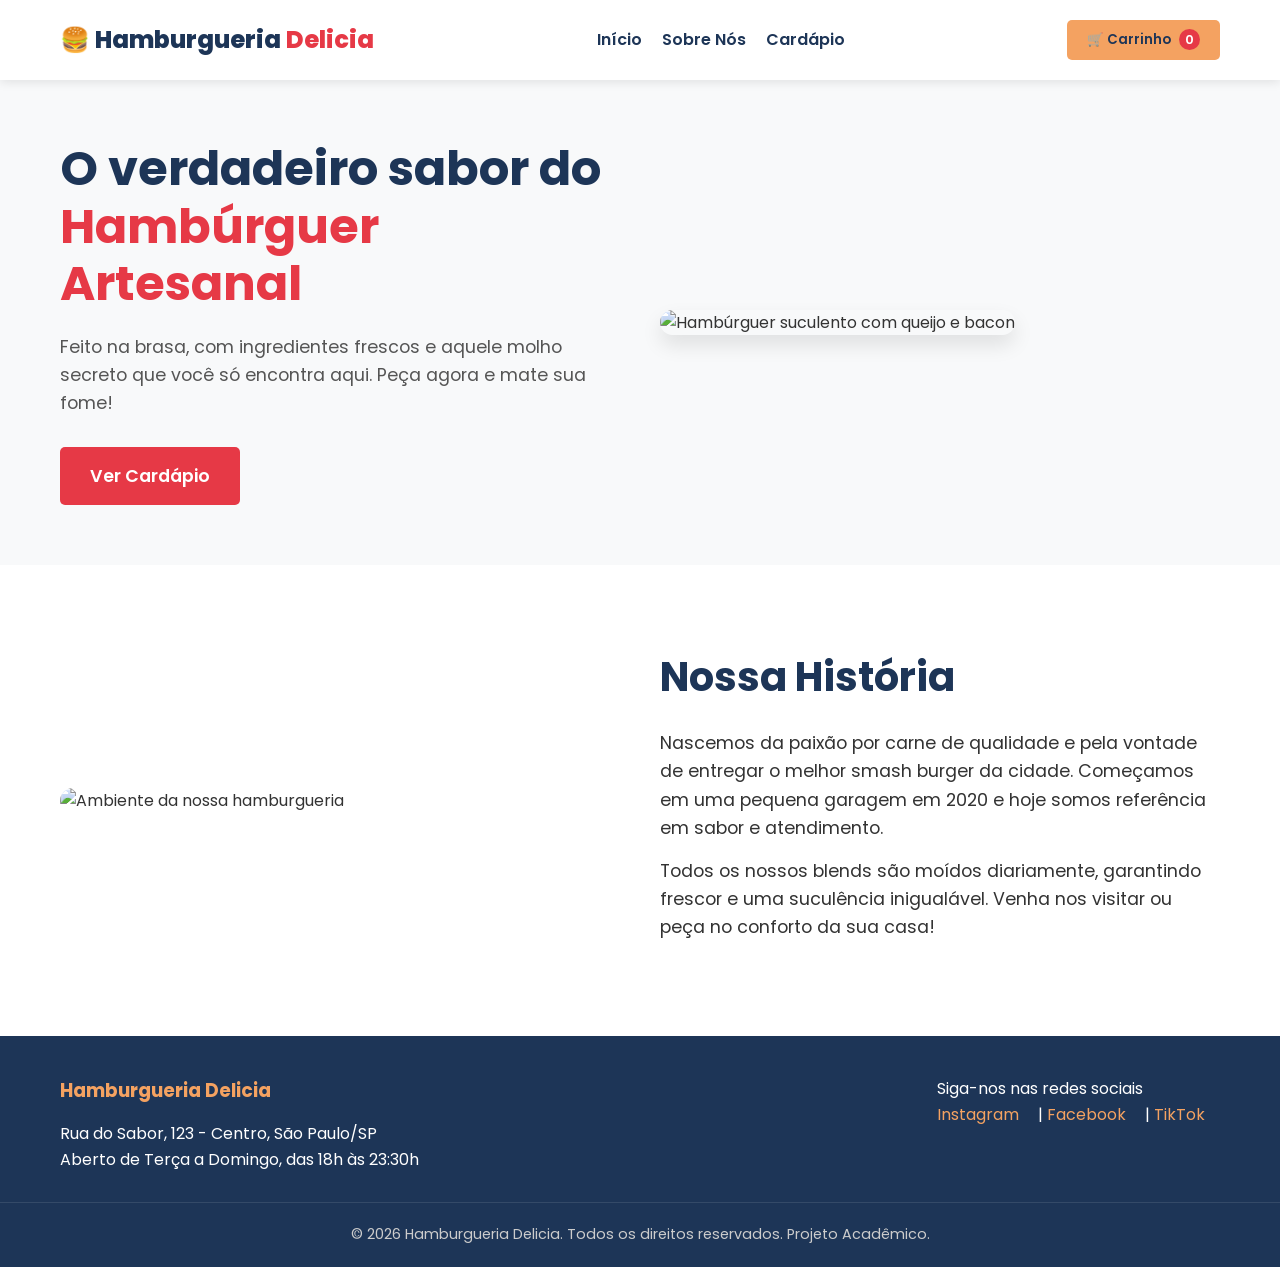
==== index.html @ a6614d75 "front" ====
<!DOCTYPE html>
<html lang="pt-BR">
<head>
    <meta charset="UTF-8">
    <meta name="viewport" content="width=device-width, initial-scale=1.0">
    <title>Hamburgueria Delicia | A Melhor Hamburgueria</title>
    <link rel="stylesheet" href="style.css">
    <link href="https://fonts.googleapis.com/css2?family=Poppins:wght@400;600;800&display=swap" rel="stylesheet">
</head>
<body>

    <header class="header">
        <div class="container header-content">
            <a href="#" class="logo">🍔 Hamburgueria<span> Delicia</span></a>
            
            <nav class="navbar">
                <ul class="nav-links">
                    <li><a href="#home">Início</a></li>
                    <li><a href="#sobre">Sobre Nós</a></li>
                    <li><a href="cardapio.html">Cardápio</a></li>
                </ul>
            </nav>
            
            <button class="btn-carrinho" aria-label="Abrir carrinho">
                🛒 Carrinho <span class="contador">0</span>
            </button>
        </div>
    </header>

    <main>
        <section id="home" class="hero">
            <div class="container hero-content">
                <div class="hero-text">
                    <h1>O verdadeiro sabor do <span>Hambúrguer Artesanal</span></h1>
                    <p>Feito na brasa, com ingredientes frescos e aquele molho secreto que você só encontra aqui. Peça agora e mate sua fome!</p>
                    <a href="cardapio.html" class="btn-primary">Ver Cardápio</a>
                </div>
                <div class="hero-image">
                    <img src="https://images.unsplash.com/photo-1568901346375-23c9450c58cd?q=80&w=800&auto=format&fit=crop" alt="Hambúrguer suculento com queijo e bacon">
                </div>
            </div>
        </section>

        <section id="sobre" class="sobre">
            <div class="container sobre-content">
                <div class="sobre-image">
                    <img src="https://images.unsplash.com/photo-1550547660-d9450f859349?q=80&w=800&auto=format&fit=crop" alt="Ambiente da nossa hamburgueria">
                </div>
                <div class="sobre-text">
                    <h2>Nossa História</h2>
                    <p>Nascemos da paixão por carne de qualidade e pela vontade de entregar o melhor smash burger da cidade. Começamos em uma pequena garagem em 2020 e hoje somos referência em sabor e atendimento.</p>
                    <p>Todos os nossos blends são moídos diariamente, garantindo frescor e uma suculência inigualável. Venha nos visitar ou peça no conforto da sua casa!</p>
                </div>
            </div>
        </section>
    </main>

    <footer class="footer">
        <div class="container footer-content">
            <div class="footer-info">
                <h3>Hamburgueria Delicia</h3>
                <p>Rua do Sabor, 123 - Centro, São Paulo/SP</p>
                <p>Aberto de Terça a Domingo, das 18h às 23:30h</p>
            </div>
            <div class="footer-social">
                <p>Siga-nos nas redes sociais</p>
                <a href="#">Instagram</a> | <a href="#">Facebook</a> | <a href="#">TikTok</a>
            </div>
        </div>
        <div class="footer-bottom">
            <p>&copy; 2026 Hamburgueria Delicia. Todos os direitos reservados. Projeto Acadêmico.</p>
        </div>
    </footer>

</body>
</html>
---- style.css ----
/* VARIÁVEIS DE COR E ESTILO */
:root {
    --primary-color: #e63946; /* Vermelho apetitoso */
    --secondary-color: #f4a261; /* Laranja/Amarelo */
    --dark-color: #1d3557;
    --text-color: #333333;
    --bg-light: #f8f9fa;
    --white: #ffffff;
    --font-main: 'Poppins', sans-serif;
}

/* RESET BÁSICO */
* {
    margin: 0;
    padding: 0;
    box-sizing: border-box;
    text-decoration: none;
    list-style: none;
}

html {
    scroll-behavior: smooth; /* Animação suave ao clicar nos links do menu */
}

body {
    font-family: var(--font-main);
    color: var(--text-color);
    background-color: var(--white);
    line-height: 1.6;
}

.container {
    max-width: 1200px;
    margin: 0 auto;
    padding: 0 20px;
}

/* --- HEADER / NAVBAR --- */
.header {
    background-color: var(--white);
    box-shadow: 0 2px 10px rgba(0, 0, 0, 0.1);
    position: sticky;
    top: 0;
    z-index: 1000; /* Garante que o menu fique por cima de tudo */
}

.header-content {
    display: flex;
    justify-content: space-between;
    align-items: center;
    height: 80px;
}

.logo {
    font-size: 1.5rem;
    font-weight: 800;
    color: var(--dark-color);
}

.logo span {
    color: var(--primary-color);
}

.nav-links {
    display: flex;
    gap: 20px;
}

.nav-links a {
    color: var(--dark-color);
    font-weight: 600;
    transition: color 0.3s;
}

.nav-links a:hover {
    color: var(--primary-color);
}

.btn-carrinho {
    background-color: var(--secondary-color);
    color: var(--dark-color);
    border: none;
    padding: 10px 20px;
    border-radius: 5px;
    font-weight: 600;
    cursor: pointer;
    font-family: var(--font-main);
    transition: background 0.3s;
}

.btn-carrinho:hover {
    background-color: #e09355;
}

.contador {
    background-color: var(--primary-color);
    color: var(--white);
    padding: 2px 6px;
    border-radius: 50%;
    font-size: 0.8rem;
    margin-left: 5px;
}

/* --- HERO SECTION --- */
.hero {
    background-color: var(--bg-light);
    padding: 60px 0;
}

.hero-content {
    display: flex;
    align-items: center;
    justify-content: space-between;
    gap: 40px;
}

.hero-text {
    flex: 1;
}

.hero-text h1 {
    font-size: 3rem;
    line-height: 1.2;
    color: var(--dark-color);
    margin-bottom: 20px;
}

.hero-text h1 span {
    color: var(--primary-color);
}

.hero-text p {
    font-size: 1.1rem;
    margin-bottom: 30px;
    color: #555;
}

.btn-primary {
    display: inline-block;
    background-color: var(--primary-color);
    color: var(--white);
    padding: 15px 30px;
    border-radius: 5px;
    font-size: 1.1rem;
    font-weight: 600;
    transition: background 0.3s, transform 0.2s;
}

.btn-primary:hover {
    background-color: #d62828;
    transform: translateY(-2px);
}

.hero-image {
    flex: 1;
}

.hero-image img {
    width: 100%;
    border-radius: 15px;
    box-shadow: 0 10px 20px rgba(0, 0, 0, 0.1);
}

/* --- SEÇÃO SOBRE --- */
.sobre {
    padding: 80px 0;
}

.sobre-content {
    display: grid;
    grid-template-columns: 1fr 1fr;
    gap: 40px;
    align-items: center;
}

.sobre-image img {
    width: 100%;
    border-radius: 15px;
}

.sobre-text h2 {
    font-size: 2.5rem;
    color: var(--dark-color);
    margin-bottom: 20px;
}

.sobre-text p {
    margin-bottom: 15px;
    font-size: 1.1rem;
}

/* --- FOOTER --- */
.footer {
    background-color: var(--dark-color);
    color: var(--white);
    padding: 40px 0 20px;
}

.footer-content {
    display: flex;
    justify-content: space-between;
    flex-wrap: wrap;
    gap: 20px;
    margin-bottom: 30px;
}

.footer-info h3 {
    color: var(--secondary-color);
    margin-bottom: 15px;
}

.footer-social a {
    color: var(--secondary-color);
    margin-right: 15px;
    transition: color 0.3s;
}

.footer-social a:hover {
    color: var(--primary-color);
}

.footer-bottom {
    text-align: center;
    border-top: 1px solid rgba(255, 255, 255, 0.1);
    padding-top: 20px;
    font-size: 0.9rem;
    color: #ccc;
}

/* --- CARDAPIO --- */
.cardapio {
    padding: 4rem 0;
    background-color: var(--bg-light);
}

.cardapio h1 {
    text-align: center;
    font-size: 3rem;
    color: var(--dark-color);
    margin-bottom: 0.5rem;
}

.cardapio > .container > p {
    text-align: center;
    font-size: 1.2rem;
    margin-bottom: 3rem;
}

.menu-items {
    display: grid;
    grid-template-columns: repeat(auto-fit, minmax(300px, 1fr));
    gap: 2rem;
}

.menu-item {
    background-color: var(--white);
    border-radius: 20px;
    overflow: hidden;
    box-shadow: 0 5px 15px rgba(0, 0, 0, 0.1);
    transition: transform 0.3s;
}

.menu-item:hover {
    transform: translateY(-5px);
}

.menu-item img {
    width: 100%;
    height: 200px;
    object-fit: cover;
}

.menu-item h3 {
    font-size: 1.5rem;
    color: var(--primary-color);
    margin: 1rem;
}

.menu-item p {
    margin: 0 1rem;
    color: #666;
}

.price {
    font-size: 1.3rem;
    font-weight: 800;
    color: var(--secondary-color);
    margin: 1rem;
}

.menu-item .btn-primary {
    margin: 1rem;
    display: block;
    text-align: center;
}

/* --- RESPONSIVIDADE (MOBILE) --- */
@media (max-width: 768px) {
    .header-content {
        flex-direction: column;
        height: auto;
        padding: 15px 0;
        gap: 15px;
    }

    .nav-links {
        /* O grupo 3 fará o menu hamburguer com JS, 
           por enquanto deixamos em linha com fonte menor */
        gap: 15px;
        font-size: 0.9rem;
    }

    .hero-content, .sobre-content {
        flex-direction: column-reverse; /* No mobile, o texto fica em cima da imagem */
        text-align: center;
    }
    
    .sobre-content {
        grid-template-columns: 1fr;
    }

    .hero-text h1 {
        font-size: 2.2rem;
    }

    .footer-content {
        flex-direction: column;
        text-align: center;
    }
    
    .menu-items {
        grid-template-columns: 1fr;
    }
}
@media (max-width: 768px) {
    .hero-content,
    .sobre-content {
        flex-direction: column;
        text-align: center;
    }
    
    .hero-text h1 {
        font-size: 2rem;
    }
    
    .header-content {
        flex-direction: column;
        gap: 1rem;
    }
    
    .navbar ul {
        flex-direction: column;
        gap: 1rem;
    }
    
    .footer-content {
        flex-direction: column;
        gap: 1rem;
    }
}
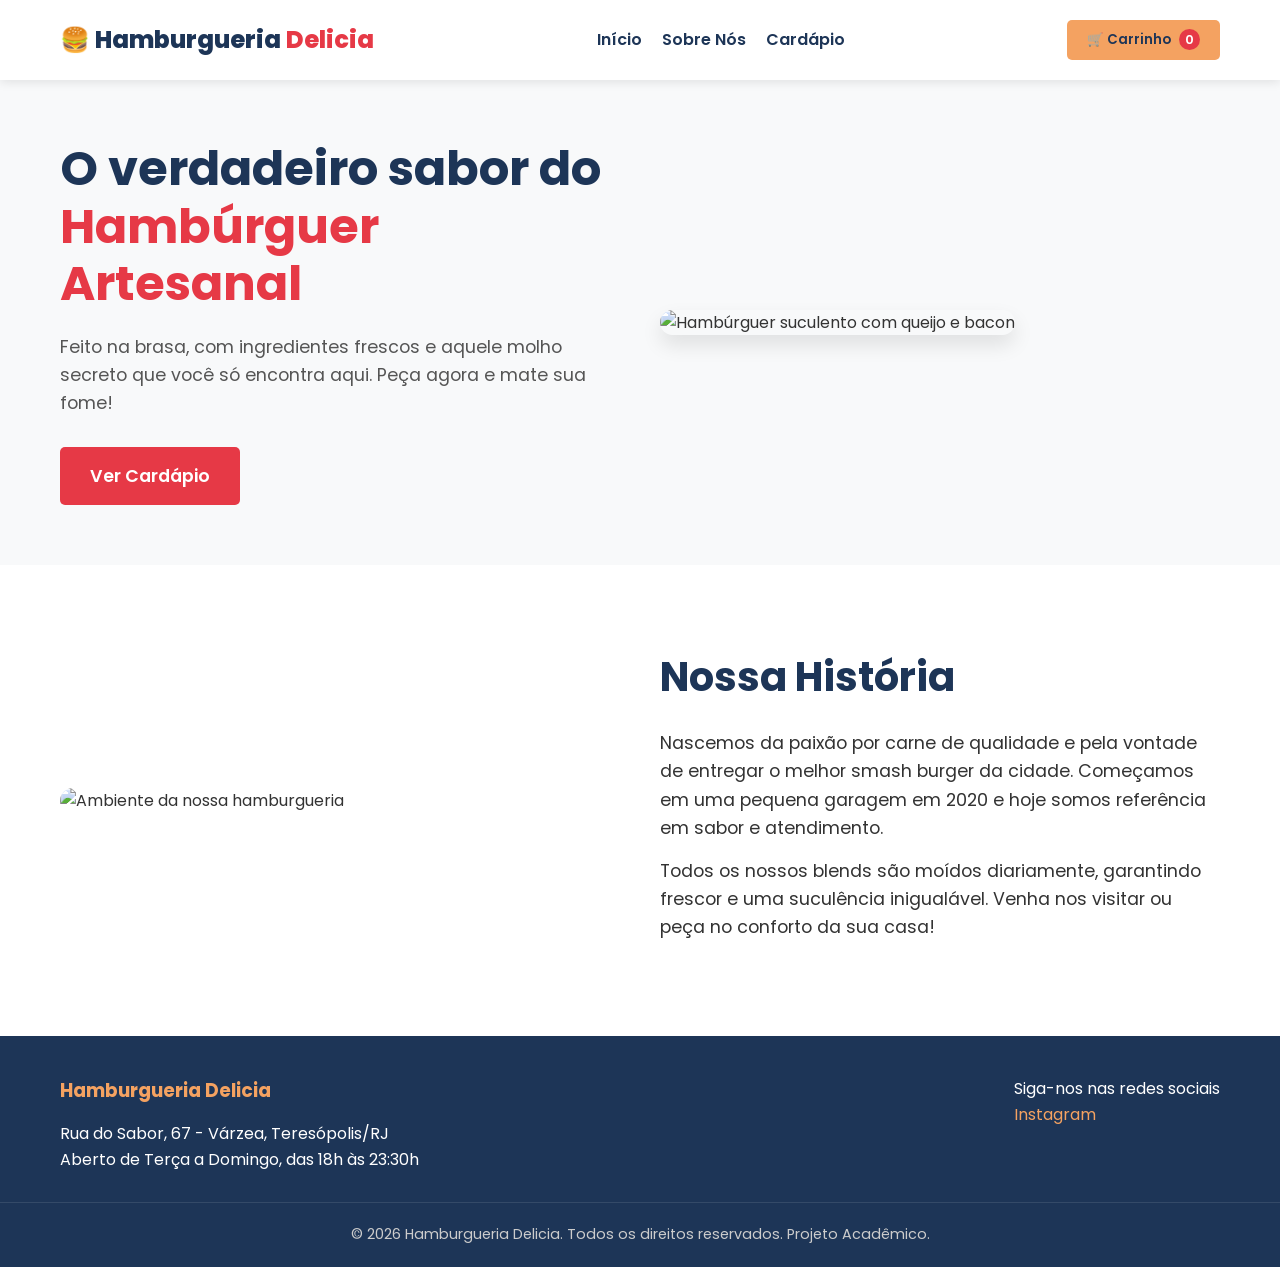
==== commit e89ffdf4: "Correção do carrinho e formulário de endereço" ====
--- a/index.html
+++ b/index.html
@@ -1,76 +1,94 @@
-<!DOCTYPE html>
-<html lang="pt-BR">
-<head>
-    <meta charset="UTF-8">
-    <meta name="viewport" content="width=device-width, initial-scale=1.0">
-    <title>Hamburgueria Delicia | A Melhor Hamburgueria</title>
-    <link rel="stylesheet" href="style.css">
-    <link href="https://fonts.googleapis.com/css2?family=Poppins:wght@400;600;800&display=swap" rel="stylesheet">
-</head>
-<body>
-
-    <header class="header">
-        <div class="container header-content">
-            <a href="#" class="logo">🍔 Hamburgueria<span> Delicia</span></a>
-            
-            <nav class="navbar">
-                <ul class="nav-links">
-                    <li><a href="#home">Início</a></li>
-                    <li><a href="#sobre">Sobre Nós</a></li>
-                    <li><a href="cardapio.html">Cardápio</a></li>
-                </ul>
-            </nav>
-            
-            <button class="btn-carrinho" aria-label="Abrir carrinho">
-                🛒 Carrinho <span class="contador">0</span>
-            </button>
-        </div>
-    </header>
-
-    <main>
-        <section id="home" class="hero">
-            <div class="container hero-content">
-                <div class="hero-text">
-                    <h1>O verdadeiro sabor do <span>Hambúrguer Artesanal</span></h1>
-                    <p>Feito na brasa, com ingredientes frescos e aquele molho secreto que você só encontra aqui. Peça agora e mate sua fome!</p>
-                    <a href="cardapio.html" class="btn-primary">Ver Cardápio</a>
-                </div>
-                <div class="hero-image">
-                    <img src="https://images.unsplash.com/photo-1568901346375-23c9450c58cd?q=80&w=800&auto=format&fit=crop" alt="Hambúrguer suculento com queijo e bacon">
-                </div>
-            </div>
-        </section>
-
-        <section id="sobre" class="sobre">
-            <div class="container sobre-content">
-                <div class="sobre-image">
-                    <img src="https://images.unsplash.com/photo-1550547660-d9450f859349?q=80&w=800&auto=format&fit=crop" alt="Ambiente da nossa hamburgueria">
-                </div>
-                <div class="sobre-text">
-                    <h2>Nossa História</h2>
-                    <p>Nascemos da paixão por carne de qualidade e pela vontade de entregar o melhor smash burger da cidade. Começamos em uma pequena garagem em 2020 e hoje somos referência em sabor e atendimento.</p>
-                    <p>Todos os nossos blends são moídos diariamente, garantindo frescor e uma suculência inigualável. Venha nos visitar ou peça no conforto da sua casa!</p>
-                </div>
-            </div>
-        </section>
-    </main>
-
-    <footer class="footer">
-        <div class="container footer-content">
-            <div class="footer-info">
-                <h3>Hamburgueria Delicia</h3>
-                <p>Rua do Sabor, 123 - Centro, São Paulo/SP</p>
-                <p>Aberto de Terça a Domingo, das 18h às 23:30h</p>
-            </div>
-            <div class="footer-social">
-                <p>Siga-nos nas redes sociais</p>
-                <a href="#">Instagram</a> | <a href="#">Facebook</a> | <a href="#">TikTok</a>
-            </div>
-        </div>
-        <div class="footer-bottom">
-            <p>&copy; 2026 Hamburgueria Delicia. Todos os direitos reservados. Projeto Acadêmico.</p>
-        </div>
-    </footer>
-
-</body>
+<!DOCTYPE html>
+<html lang="pt-BR">
+<head>
+    <meta charset="UTF-8">
+    <meta name="viewport" content="width=device-width, initial-scale=1.0">
+    <title>Hamburgueria Delicia | A Melhor Hamburgueria</title>
+    <link rel="stylesheet" href="style.css">
+    <link href="https://fonts.googleapis.com/css2?family=Poppins:wght@400;600;800&display=swap" rel="stylesheet">
+</head>
+<body>
+
+    <header class="header">
+        <div class="container header-content">
+            <a href="#" class="logo">🍔 Hamburgueria<span> Delicia</span></a>
+            <button class="menu-mobile-btn" aria-label="Abrir menu" aria-expanded="false">☰</button>
+            <nav class="navbar">
+                <ul class="nav-links">
+                    <li><a href="#home">Início</a></li>
+                    <li><a href="#sobre">Sobre Nós</a></li>
+                    <li><a href="cardapio.html">Cardápio</a></li>
+                </ul>
+            </nav>
+            
+            <button class="btn-carrinho" aria-label="Abrir carrinho">
+                🛒 Carrinho <span id="cart-count" aria-live="polite">0</span>
+            </button>
+        </div>
+    </header>
+
+    <main>
+        <section id="home" class="hero">
+            <div class="container hero-content">
+                <div class="hero-text">
+                    <h1>O verdadeiro sabor do <span>Hambúrguer Artesanal</span></h1>
+                    <p>Feito na brasa, com ingredientes frescos e aquele molho secreto que você só encontra aqui. Peça agora e mate sua fome!</p>
+                    <a href="cardapio.html" class="btn-primary">Ver Cardápio</a>
+                </div>
+                <div class="hero-image">
+                    <img src="https://images.unsplash.com/photo-1568901346375-23c9450c58cd?q=80&w=800&auto=format&fit=crop" alt="Hambúrguer suculento com queijo e bacon">
+                </div>
+            </div>
+        </section>
+
+        <section id="sobre" class="sobre">
+            <div class="container sobre-content">
+                <div class="sobre-image">
+                    <img src="https://images.unsplash.com/photo-1550547660-d9450f859349?q=80&w=800&auto=format&fit=crop" alt="Ambiente da nossa hamburgueria">
+                </div>
+                <div class="sobre-text">
+                    <h2>Nossa História</h2>
+                    <p>Nascemos da paixão por carne de qualidade e pela vontade de entregar o melhor smash burger da cidade. Começamos em uma pequena garagem em 2020 e hoje somos referência em sabor e atendimento.</p>
+                    <p>Todos os nossos blends são moídos diariamente, garantindo frescor e uma suculência inigualável. Venha nos visitar ou peça no conforto da sua casa!</p>
+                </div>
+            </div>
+        </section>
+    </main>
+
+    <footer class="footer">
+        <div class="container footer-content">
+            <div class="footer-info">
+                <h3>Hamburgueria Delicia</h3>
+                <p>Rua do Sabor, 67 - Várzea, Teresópolis/RJ</p>
+                <p>Aberto de Terça a Domingo, das 18h às 23:30h</p>
+            </div>
+            <div class="footer-social">
+                <p>Siga-nos nas redes sociais</p>
+                <a href="#">Instagram</a>
+            </div>
+        </div>
+        <div class="footer-bottom">
+            <p>&copy; 2026 Hamburgueria Delicia. Todos os direitos reservados. Projeto Acadêmico.</p>
+        </div>
+    </footer>
+
+    <script>
+        const btnMobile = document.querySelector('.menu-mobile-btn');
+        const navLinks = document.querySelector('.nav-links');
+
+        btnMobile.addEventListener('click', () => {
+            const isOpen = navLinks.classList.toggle('active');
+            btnMobile.setAttribute('aria-expanded', isOpen);
+        });
+
+        navLinks.querySelectorAll('a').forEach(link => {
+            link.addEventListener('click', () => {
+                if (navLinks.classList.contains('active')) {
+                    navLinks.classList.remove('active');
+                    btnMobile.setAttribute('aria-expanded', 'false');
+                }
+            });
+        });
+    </script>
+</body>
 </html>
--- a/style.css
+++ b/style.css
@@ -1,360 +1,603 @@
-/* VARIÁVEIS DE COR E ESTILO */
-:root {
-    --primary-color: #e63946; /* Vermelho apetitoso */
-    --secondary-color: #f4a261; /* Laranja/Amarelo */
-    --dark-color: #1d3557;
-    --text-color: #333333;
-    --bg-light: #f8f9fa;
-    --white: #ffffff;
-    --font-main: 'Poppins', sans-serif;
-}
-
-/* RESET BÁSICO */
-* {
-    margin: 0;
-    padding: 0;
-    box-sizing: border-box;
-    text-decoration: none;
-    list-style: none;
-}
-
-html {
-    scroll-behavior: smooth; /* Animação suave ao clicar nos links do menu */
-}
-
-body {
-    font-family: var(--font-main);
-    color: var(--text-color);
-    background-color: var(--white);
-    line-height: 1.6;
-}
-
-.container {
-    max-width: 1200px;
-    margin: 0 auto;
-    padding: 0 20px;
-}
-
-/* --- HEADER / NAVBAR --- */
-.header {
-    background-color: var(--white);
-    box-shadow: 0 2px 10px rgba(0, 0, 0, 0.1);
-    position: sticky;
-    top: 0;
-    z-index: 1000; /* Garante que o menu fique por cima de tudo */
-}
-
-.header-content {
-    display: flex;
-    justify-content: space-between;
-    align-items: center;
-    height: 80px;
-}
-
-.logo {
-    font-size: 1.5rem;
-    font-weight: 800;
-    color: var(--dark-color);
-}
-
-.logo span {
-    color: var(--primary-color);
-}
-
-.nav-links {
-    display: flex;
-    gap: 20px;
-}
-
-.nav-links a {
-    color: var(--dark-color);
-    font-weight: 600;
-    transition: color 0.3s;
-}
-
-.nav-links a:hover {
-    color: var(--primary-color);
-}
-
-.btn-carrinho {
-    background-color: var(--secondary-color);
-    color: var(--dark-color);
-    border: none;
-    padding: 10px 20px;
-    border-radius: 5px;
-    font-weight: 600;
-    cursor: pointer;
-    font-family: var(--font-main);
-    transition: background 0.3s;
-}
-
-.btn-carrinho:hover {
-    background-color: #e09355;
-}
-
-.contador {
-    background-color: var(--primary-color);
-    color: var(--white);
-    padding: 2px 6px;
-    border-radius: 50%;
-    font-size: 0.8rem;
-    margin-left: 5px;
-}
-
-/* --- HERO SECTION --- */
-.hero {
-    background-color: var(--bg-light);
-    padding: 60px 0;
-}
-
-.hero-content {
-    display: flex;
-    align-items: center;
-    justify-content: space-between;
-    gap: 40px;
-}
-
-.hero-text {
-    flex: 1;
-}
-
-.hero-text h1 {
-    font-size: 3rem;
-    line-height: 1.2;
-    color: var(--dark-color);
-    margin-bottom: 20px;
-}
-
-.hero-text h1 span {
-    color: var(--primary-color);
-}
-
-.hero-text p {
-    font-size: 1.1rem;
-    margin-bottom: 30px;
-    color: #555;
-}
-
-.btn-primary {
-    display: inline-block;
-    background-color: var(--primary-color);
-    color: var(--white);
-    padding: 15px 30px;
-    border-radius: 5px;
-    font-size: 1.1rem;
-    font-weight: 600;
-    transition: background 0.3s, transform 0.2s;
-}
-
-.btn-primary:hover {
-    background-color: #d62828;
-    transform: translateY(-2px);
-}
-
-.hero-image {
-    flex: 1;
-}
-
-.hero-image img {
-    width: 100%;
-    border-radius: 15px;
-    box-shadow: 0 10px 20px rgba(0, 0, 0, 0.1);
-}
-
-/* --- SEÇÃO SOBRE --- */
-.sobre {
-    padding: 80px 0;
-}
-
-.sobre-content {
-    display: grid;
-    grid-template-columns: 1fr 1fr;
-    gap: 40px;
-    align-items: center;
-}
-
-.sobre-image img {
-    width: 100%;
-    border-radius: 15px;
-}
-
-.sobre-text h2 {
-    font-size: 2.5rem;
-    color: var(--dark-color);
-    margin-bottom: 20px;
-}
-
-.sobre-text p {
-    margin-bottom: 15px;
-    font-size: 1.1rem;
-}
-
-/* --- FOOTER --- */
-.footer {
-    background-color: var(--dark-color);
-    color: var(--white);
-    padding: 40px 0 20px;
-}
-
-.footer-content {
-    display: flex;
-    justify-content: space-between;
-    flex-wrap: wrap;
-    gap: 20px;
-    margin-bottom: 30px;
-}
-
-.footer-info h3 {
-    color: var(--secondary-color);
-    margin-bottom: 15px;
-}
-
-.footer-social a {
-    color: var(--secondary-color);
-    margin-right: 15px;
-    transition: color 0.3s;
-}
-
-.footer-social a:hover {
-    color: var(--primary-color);
-}
-
-.footer-bottom {
-    text-align: center;
-    border-top: 1px solid rgba(255, 255, 255, 0.1);
-    padding-top: 20px;
-    font-size: 0.9rem;
-    color: #ccc;
-}
-
-/* --- CARDAPIO --- */
-.cardapio {
-    padding: 4rem 0;
-    background-color: var(--bg-light);
-}
-
-.cardapio h1 {
-    text-align: center;
-    font-size: 3rem;
-    color: var(--dark-color);
-    margin-bottom: 0.5rem;
-}
-
-.cardapio > .container > p {
-    text-align: center;
-    font-size: 1.2rem;
-    margin-bottom: 3rem;
-}
-
-.menu-items {
-    display: grid;
-    grid-template-columns: repeat(auto-fit, minmax(300px, 1fr));
-    gap: 2rem;
-}
-
-.menu-item {
-    background-color: var(--white);
-    border-radius: 20px;
-    overflow: hidden;
-    box-shadow: 0 5px 15px rgba(0, 0, 0, 0.1);
-    transition: transform 0.3s;
-}
-
-.menu-item:hover {
-    transform: translateY(-5px);
-}
-
-.menu-item img {
-    width: 100%;
-    height: 200px;
-    object-fit: cover;
-}
-
-.menu-item h3 {
-    font-size: 1.5rem;
-    color: var(--primary-color);
-    margin: 1rem;
-}
-
-.menu-item p {
-    margin: 0 1rem;
-    color: #666;
-}
-
-.price {
-    font-size: 1.3rem;
-    font-weight: 800;
-    color: var(--secondary-color);
-    margin: 1rem;
-}
-
-.menu-item .btn-primary {
-    margin: 1rem;
-    display: block;
-    text-align: center;
-}
-
-/* --- RESPONSIVIDADE (MOBILE) --- */
-@media (max-width: 768px) {
-    .header-content {
-        flex-direction: column;
-        height: auto;
-        padding: 15px 0;
-        gap: 15px;
-    }
-
-    .nav-links {
-        /* O grupo 3 fará o menu hamburguer com JS, 
-           por enquanto deixamos em linha com fonte menor */
-        gap: 15px;
-        font-size: 0.9rem;
-    }
-
-    .hero-content, .sobre-content {
-        flex-direction: column-reverse; /* No mobile, o texto fica em cima da imagem */
-        text-align: center;
-    }
-    
-    .sobre-content {
-        grid-template-columns: 1fr;
-    }
-
-    .hero-text h1 {
-        font-size: 2.2rem;
-    }
-
-    .footer-content {
-        flex-direction: column;
-        text-align: center;
-    }
-    
-    .menu-items {
-        grid-template-columns: 1fr;
-    }
-}
-@media (max-width: 768px) {
-    .hero-content,
-    .sobre-content {
-        flex-direction: column;
-        text-align: center;
-    }
-    
-    .hero-text h1 {
-        font-size: 2rem;
-    }
-    
-    .header-content {
-        flex-direction: column;
-        gap: 1rem;
-    }
-    
-    .navbar ul {
-        flex-direction: column;
-        gap: 1rem;
-    }
-    
-    .footer-content {
-        flex-direction: column;
-        gap: 1rem;
-    }
+/* VARIÁVEIS DE COR E ESTILO */
+:root {
+    --primary-color: #e63946; /* Vermelho apetitoso */
+    --secondary-color: #f4a261; /* Laranja/Amarelo */
+    --dark-color: #1d3557;
+    --text-color: #333333;
+    --bg-light: #f8f9fa;
+    --white: #ffffff;
+    --font-main: 'Poppins', sans-serif;
+}
+
+/* RESET BÁSICO */
+* {
+    margin: 0;
+    padding: 0;
+    box-sizing: border-box;
+    text-decoration: none;
+    list-style: none;
+}
+
+html {
+    scroll-behavior: smooth; /* Animação suave ao clicar nos links do menu */
+}
+
+body {
+    font-family: var(--font-main);
+    color: var(--text-color);
+    background-color: var(--white);
+    line-height: 1.6;
+}
+
+.container {
+    max-width: 1200px;
+    margin: 0 auto;
+    padding: 0 20px;
+}
+
+/* --- HEADER / NAVBAR --- */
+.header {
+    background-color: var(--white);
+    box-shadow: 0 2px 10px rgba(0, 0, 0, 0.1);
+    position: sticky;
+    top: 0;
+    z-index: 1000; /* Garante que o menu fique por cima de tudo */
+}
+
+.header-content {
+    display: flex;
+    justify-content: space-between;
+    align-items: center;
+    height: 80px;
+}
+
+.logo {
+    font-size: 1.5rem;
+    font-weight: 800;
+    color: var(--dark-color);
+}
+
+.logo span {
+    color: var(--primary-color);
+}
+
+.nav-links {
+    display: flex;
+    gap: 20px;
+}
+
+.nav-links a {
+    color: var(--dark-color);
+    font-weight: 600;
+    transition: color 0.3s;
+}
+
+.nav-links a:hover {
+    color: var(--primary-color);
+}
+
+.btn-carrinho {
+    background-color: var(--secondary-color);
+    color: var(--dark-color);
+    border: none;
+    padding: 10px 20px;
+    border-radius: 5px;
+    font-weight: 600;
+    cursor: pointer;
+    font-family: var(--font-main);
+    transition: background 0.3s;
+}
+
+.btn-carrinho:hover {
+    background-color: #e09355;
+}
+
+#cart-count {
+    background-color: var(--primary-color);
+    color: var(--white);
+    padding: 2px 6px;
+    border-radius: 50%;
+    font-size: 0.8rem;
+    margin-left: 5px;
+}
+
+/* --- HERO SECTION --- */
+.hero {
+    background-color: var(--bg-light);
+    padding: 60px 0;
+}
+
+.hero-content {
+    display: flex;
+    align-items: center;
+    justify-content: space-between;
+    gap: 40px;
+}
+
+.hero-text {
+    flex: 1;
+}
+
+.hero-text h1 {
+    font-size: 3rem;
+    line-height: 1.2;
+    color: var(--dark-color);
+    margin-bottom: 20px;
+}
+
+.hero-text h1 span {
+    color: var(--primary-color);
+}
+
+.hero-text p {
+    font-size: 1.1rem;
+    margin-bottom: 30px;
+    color: #555;
+}
+
+.btn-primary {
+    display: inline-block;
+    background-color: var(--primary-color);
+    color: var(--white);
+    padding: 15px 30px;
+    border-radius: 5px;
+    font-size: 1.1rem;
+    font-weight: 600;
+    transition: background 0.3s, transform 0.2s;
+}
+
+.btn-primary:hover {
+    background-color: #d62828;
+    transform: translateY(-2px);
+}
+
+.hero-image {
+    flex: 1;
+}
+
+.hero-image img {
+    width: 100%;
+    border-radius: 15px;
+    box-shadow: 0 10px 20px rgba(0, 0, 0, 0.1);
+}
+
+/* --- SEÇÃO SOBRE --- */
+.sobre {
+    padding: 80px 0;
+}
+
+.sobre-content {
+    display: grid;
+    grid-template-columns: 1fr 1fr;
+    gap: 40px;
+    align-items: center;
+}
+
+.sobre-image img {
+    width: 100%;
+    border-radius: 15px;
+}
+
+.sobre-text h2 {
+    font-size: 2.5rem;
+    color: var(--dark-color);
+    margin-bottom: 20px;
+}
+
+.sobre-text p {
+    margin-bottom: 15px;
+    font-size: 1.1rem;
+}
+
+/* --- FOOTER --- */
+.footer {
+    background-color: var(--dark-color);
+    color: var(--white);
+    padding: 40px 0 20px;
+}
+
+.footer-content {
+    display: flex;
+    justify-content: space-between;
+    flex-wrap: wrap;
+    gap: 20px;
+    margin-bottom: 30px;
+}
+
+.footer-info h3 {
+    color: var(--secondary-color);
+    margin-bottom: 15px;
+}
+
+.footer-social a {
+    color: var(--secondary-color);
+    margin-right: 15px;
+    transition: color 0.3s;
+}
+
+.footer-social a:hover {
+    color: var(--primary-color);
+}
+
+.footer-bottom {
+    text-align: center;
+    border-top: 1px solid rgba(255, 255, 255, 0.1);
+    padding-top: 20px;
+    font-size: 0.9rem;
+    color: #ccc;
+}
+
+/* --- CARDAPIO --- */
+.cardapio {
+    padding: 4rem 0;
+    background-color: var(--bg-light);
+}
+
+.cardapio h1 {
+    text-align: center;
+    font-size: 3rem;
+    color: var(--dark-color);
+    margin-bottom: 0.5rem;
+}
+
+.cardapio > .container > p {
+    text-align: center;
+    font-size: 1.2rem;
+    margin-bottom: 3rem;
+}
+
+.menu-items {
+    display: grid;
+    grid-template-columns: repeat(auto-fit, minmax(300px, 1fr));
+    gap: 2rem;
+}
+
+.menu-item {
+    background-color: var(--white);
+    border-radius: 20px;
+    overflow: hidden;
+    box-shadow: 0 5px 15px rgba(0, 0, 0, 0.1);
+    transition: transform 0.3s;
+    
+    display: flex;
+    flex-direction: column;
+    height: 100%;
+}
+
+.menu-item:hover {
+    transform: translateY(-5px);
+}
+
+.menu-item img {
+    width: 100%;
+    height: 200px;
+    object-fit: cover;
+}
+
+.menu-item h3 {
+    font-size: 1.5rem;
+    color: var(--primary-color);
+    margin: 1rem;
+}
+
+.menu-item p {
+    margin: 0 1rem;
+    color: #666;
+}
+
+.price {
+    font-size: 1.3rem;
+    font-weight: 800;
+    color: var(--secondary-color);
+    margin: 1rem;
+}
+
+.menu-item .btn-primary {
+    margin: 1rem; /* Mantém a margem que você já tem */
+    margin-top: auto; /* ESTA LINHA É A CHAVE: ela empurra o botão para o fundo do card */
+    display: block;
+    text-align: center;
+}
+
+/* --- RESPONSIVIDADE (MOBILE) --- */
+@media (max-width: 768px) {
+    .header-content {
+        flex-direction: column;
+        height: auto;
+        padding: 15px 0;
+        gap: 15px;
+    }
+
+    .nav-links {
+        /* O grupo 3 fará o menu hamburguer com JS, 
+           por enquanto deixamos em linha com fonte menor */
+        gap: 15px;
+        font-size: 0.9rem;
+    }
+
+    .hero-content, .sobre-content {
+        flex-direction: column-reverse; /* No mobile, o texto fica em cima da imagem */
+        text-align: center;
+    }
+    
+    .sobre-content {
+        grid-template-columns: 1fr;
+    }
+
+    .hero-text h1 {
+        font-size: 2.2rem;
+    }
+
+    .footer-content {
+        flex-direction: column;
+        text-align: center;
+    }
+    
+    .menu-items {
+        grid-template-columns: 1fr;
+    }
+}
+@media (max-width: 768px) {
+    .hero-content,
+    .sobre-content {
+        flex-direction: column;
+        text-align: center;
+    }
+    
+    .hero-text h1 {
+        font-size: 2rem;
+    }
+    
+    .header-content {
+        flex-direction: column;
+        gap: 1rem;
+    }
+    
+    .navbar ul {
+        flex-direction: column;
+        gap: 1rem;
+    }
+    
+    .footer-content {
+        flex-direction: column;
+        gap: 1rem;
+    }
+}
+
+/* Esconde o modal por padrão para não aparecer no fim da página */
+.modal {
+    display: none; 
+    position: fixed;
+    z-index: 2000;
+    left: 0;
+    top: 0;
+    width: 100%;
+    height: 100%;
+    background-color: rgba(0, 0, 0, 0.6);
+    overflow-y: auto; /* Permite rolar a tela se o modal for muito grande */
+}
+
+.modal-content {
+    background-color: #fff;
+    padding: 20px;
+    border-radius: 15px;
+    width: 90%;
+    max-width: 500px;
+    
+    /* SOLUÇÃO PARA O CONTEÚDO FORA: */
+    max-height: 85vh; /* Define que o modal não pode ser maior que 85% da tela */
+    overflow-y: auto; /* Adiciona uma barra de rolagem interna se precisar */
+    display: flex;
+    flex-direction: column;
+    position: relative;
+}
+
+/* Apenas a lista de itens cresce e rola */
+.itens-carrinho {
+    flex-grow: 1;
+    overflow-y: auto;
+    margin: 15px 0;
+}
+
+/* Deixa a barra de rolagem da lista mais bonitinha (opcional) */
+.itens-carrinho::-webkit-scrollbar {
+    width: 6px;
+}
+.itens-carrinho::-webkit-scrollbar-thumb {
+    background-color: #ccc;
+    border-radius: 10px;
+}
+
+.fechar-modal {
+    color: #aaa;
+    float: right;
+    font-size: 28px;
+    font-weight: bold;
+    cursor: pointer;
+    line-height: 1;
+}
+
+.fechar-modal:hover {
+    color: #e74c3c; /* Cor vermelha ao passar o mouse */
+}
+
+.modal-content h2 {
+    margin-top: 0;
+    color: #333;
+}
+
+.itens-carrinho {
+    margin: 20px 0;
+    min-height: 50px;
+}
+
+.total-carrinho {
+    font-size: 1.2rem;
+    text-align: right;
+    margin-bottom: 20px;
+}
+
+.btn-finalizar {
+    background-color: #2ecc71; /* Verde para finalizar */
+    color: white;
+    border: none;
+    padding: 12px;
+    width: 100%;
+    font-size: 16px;
+    border-radius: 8px;
+    cursor: pointer;
+    font-weight: 600;
+}
+
+.btn-finalizar:hover {
+    background-color: #27ae60;
+}
+
+.item-carrinho {
+    display: flex;
+    align-items: center;
+    margin-bottom: 10px;
+    padding: 10px;
+    border: 1px solid #ddd;
+    border-radius: 5px;
+}
+
+.remover-item {
+    background-color: #ff4444;
+    color: white;
+    border: none;
+    padding: 5px 10px;
+    border-radius: 3px;
+    cursor: pointer;
+    margin-left: auto;
+}
+
+.remover-item:hover {
+    background-color: #cc0000;
+}
+.category-title {
+    font-size: 2rem;
+    color: var(--dark-color);
+    margin: 40px 0 20px;
+    padding-bottom: 10px;
+    border-bottom: 3px solid var(--secondary-color);
+    display: inline-block;
+}
+
+.menu-items {
+    margin-bottom: 50px;
+}
+.menu-item:hover {
+    transform: scale(1.03); 
+    transition: transform 0.3s ease;
+}
+/* Escondido por padrão */
+.menu-mobile-btn {
+    display: none;
+    font-size: 2rem;
+    background: none;
+    border: none;
+    cursor: pointer;
+    color: var(--dark-color);
+}
+
+@media (max-width: 768px) {
+    .menu-mobile-btn {
+        display: block;
+    }
+
+    .nav-links {
+        display: none; 
+        flex-direction: column;
+        position: absolute;
+        top: 70px;
+        left: 0;
+        width: 100%;
+        background-color: var(--white);
+        padding: 20px;
+        box-shadow: 0 5px 10px rgba(0,0,0,0.1);
+    }
+
+    .nav-links.active {
+        display: flex;
+        max-height: calc(100vh - 80px);
+        overflow-y: auto;
+    }
+}
+
+/* Estilo do Toast */
+#toast {
+    visibility: hidden;
+    min-width: 250px;
+    background-color: #27ae60; /* Verde de sucesso */
+    color: #fff;
+    text-align: center;
+    border-radius: 8px;
+    padding: 16px;
+    position: fixed;
+    z-index: 1000;
+    right: 30px;
+    bottom: 30px;
+    font-size: 17px;
+    box-shadow: 0 4px 15px rgba(0,0,0,0.2);
+}
+
+#toast.show {
+    visibility: visible;
+    animation: fadein 0.5s, fadeout 0.5s 2.5s;
+}
+
+@keyframes fadein { from {bottom: 0; opacity: 0;} to {bottom: 30px; opacity: 1;} }
+@keyframes fadeout { from {bottom: 30px; opacity: 1;} to {bottom: 0; opacity: 0;} }
+
+/* Organização do Formulário */
+.checkout-form {
+    display: flex;
+    flex-direction: column;
+    gap: 15px;
+    padding: 10px;
+}
+
+.form-group {
+    display: flex;
+    flex-direction: column;
+    gap: 5px;
+}
+
+.form-group label {
+    font-weight: bold;
+    font-size: 14px;
+    color: #333;
+}
+
+/* Coloca inputs lado a lado */
+.form-row {
+    display: flex;
+    gap: 10px;
+}
+
+.checkout-form input, .checkout-form select {
+    padding: 12px;
+    border: 1px solid #ddd;
+    border-radius: 8px;
+    font-size: 14px;
+}
+
+/* Botão de Finalizar estilizado */
+.btn-finalizar {
+    width: 100%;
+    background-color: #27ae60; /* Verde sucesso */
+    color: white;
+    border: none;
+    padding: 15px;
+    border-radius: 8px;
+    font-size: 16px;
+    font-weight: bold;
+    cursor: pointer;
+    transition: background 0.3s;
+    margin-top: 10px;
+}
+
+.btn-finalizar:hover {
+    background-color: #219150;
 }
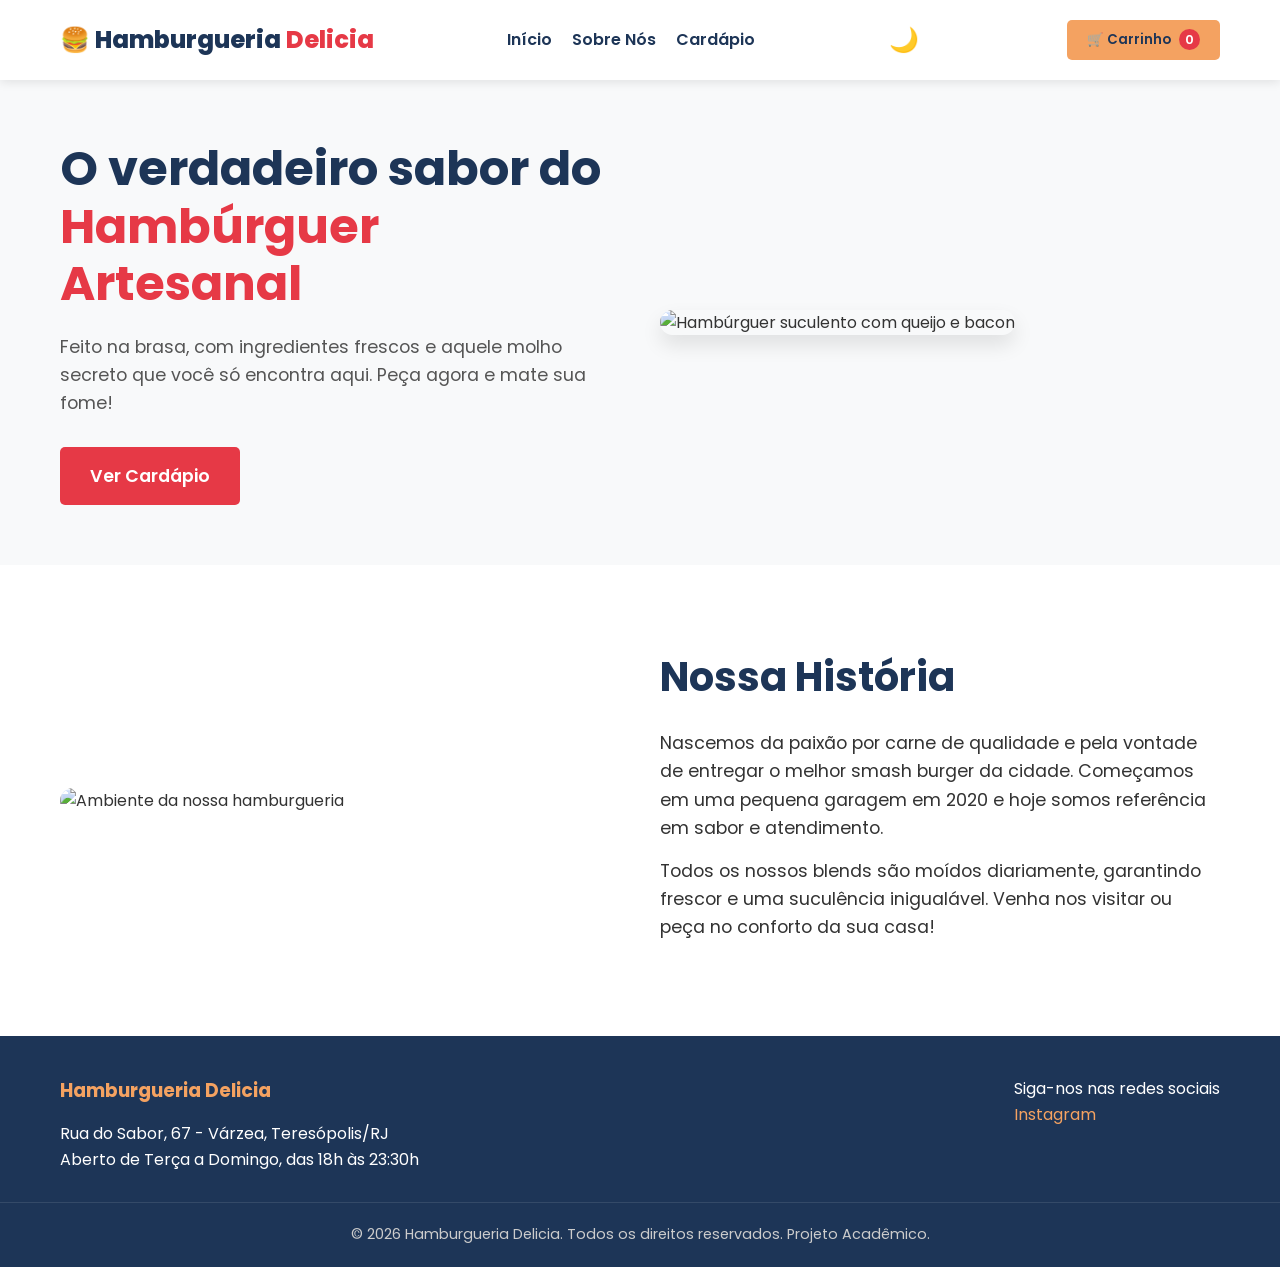
==== commit e9d588f9: "FinalVersionnnn" ====
--- a/index.html
+++ b/index.html
@@ -20,6 +20,8 @@
                     <li><a href="cardapio.html">Cardápio</a></li>
                 </ul>
             </nav>
+            
+            <button id="dark-mode-toggle" class="btn-dark-mode" aria-label="Alternar Tema">🌙</button>
             
             <button class="btn-carrinho" aria-label="Abrir carrinho">
                 🛒 Carrinho <span id="cart-count" aria-live="polite">0</span>
@@ -89,6 +91,31 @@
                 }
             });
         });
+
+        // --- LÓGICA DO DARK MODE ---
+        const darkModeBtn = document.getElementById('dark-mode-toggle');
+        const body = document.body;
+
+        const isDarkMode = localStorage.getItem('modoEscuro') === 'true';
+
+        if (isDarkMode) {
+            body.classList.add('dark-mode');
+            if (darkModeBtn) darkModeBtn.textContent = '☀️';
+        }
+
+        if (darkModeBtn) {
+            darkModeBtn.addEventListener('click', () => {
+                body.classList.toggle('dark-mode');
+
+                if (body.classList.contains('dark-mode')) {
+                    localStorage.setItem('modoEscuro', 'true');
+                    darkModeBtn.textContent = '☀️';
+                } else {
+                    localStorage.setItem('modoEscuro', 'false');
+                    darkModeBtn.textContent = '🌙';
+                }
+            });
+        }
     </script>
 </body>
 </html>
--- a/style.css
+++ b/style.css
@@ -101,6 +101,46 @@
     margin-left: 5px;
 }
 
+/* --- DARK MODE --- */
+
+body.dark-mode {
+    --text-color: #f1f1f1;
+    --bg-light: #121212;
+    --white: #1e1e1e;
+    --dark-color: #f8f9fa;
+}
+
+.btn-dark-mode {
+    background: none;
+    border: none;
+    font-size: 1.5rem;
+    cursor: pointer;
+    margin-right: 15px;
+    transition: transform 0.3s ease;
+}
+
+.btn-dark-mode:hover {
+    transform: scale(1.1);
+}
+
+/* --- CORREÇÃO DE CONTRASTE NO DARK MODE --- */
+
+body.dark-mode, 
+body.dark-mode p, 
+body.dark-mode h1, 
+body.dark-mode h2, 
+body.dark-mode h3, 
+body.dark-mode span, 
+body.dark-mode label,
+body.dark-mode a {
+    color: #f1f1f1 !important; /* Texto branco-acinzentado para não cansar a vista */
+}
+
+/* Garante que links não fiquem "apagados" também */
+body.dark-mode a:hover {
+    color: var(--secondary-color) !important;
+}
+
 /* --- HERO SECTION --- */
 .hero {
     background-color: var(--bg-light);
@@ -243,7 +283,44 @@
 .cardapio > .container > p {
     text-align: center;
     font-size: 1.2rem;
-    margin-bottom: 3rem;
+    margin-bottom: 2rem;
+}
+
+/* --- BARRA DE PESQUISA --- */
+.search-container {
+    text-align: center;
+    margin-bottom: 40px;
+    padding: 0 20px;
+}
+
+#search-input {
+    width: 100%;
+    max-width: 500px;
+    padding: 15px 25px;
+    font-size: 1rem;
+    border: 2px solid var(--secondary-color);
+    border-radius: 30px; /* Bordas arredondadas */
+    outline: none;
+    font-family: var(--font-main);
+    color: var(--dark-color);
+    transition: box-shadow 0.3s ease, border-color 0.3s ease;
+}
+
+#search-input:focus {
+    border-color: var(--primary-color);
+    box-shadow: 0 0 10px rgba(230, 57, 70, 0.2); /* Brilho vermelho ao clicar */
+}
+
+/* --- CORREÇÃO DA BARRA DE PESQUISA NO DARK MODE --- */
+body.dark-mode #search-input {
+    background-color: #3d3d3d !important; /* Fundo cinza escuro para a barra */
+    color: #ffffff !important;           /* Texto branco */
+    border: 1px solid #555 !important;    /* Borda suave */
+}
+
+/* Garante que o texto de dica (placeholder) fique visível */
+body.dark-mode #search-input::placeholder {
+    color: #aaaaaa !important;
 }
 
 .menu-items {
@@ -366,7 +443,7 @@
 
 /* Esconde o modal por padrão para não aparecer no fim da página */
 .modal {
-    display: none; 
+    display: none; /* O JavaScript mudará para 'flex' ao abrir */
     position: fixed;
     z-index: 2000;
     left: 0;
@@ -374,7 +451,10 @@
     width: 100%;
     height: 100%;
     background-color: rgba(0, 0, 0, 0.6);
-    overflow-y: auto; /* Permite rolar a tela se o modal for muito grande */
+
+    /* ESTAS LINHAS PUXAM PARA O MEIO */
+    align-items: center;     /* Centraliza verticalmente */
+    justify-content: center;  /* Centraliza horizontalmente */
 }
 
 .modal-content {
@@ -382,14 +462,32 @@
     padding: 20px;
     border-radius: 15px;
     width: 90%;
-    max-width: 500px;
-    
-    /* SOLUÇÃO PARA O CONTEÚDO FORA: */
-    max-height: 85vh; /* Define que o modal não pode ser maior que 85% da tela */
-    overflow-y: auto; /* Adiciona uma barra de rolagem interna se precisar */
+    max-width: 450px; /* Largura ideal para telemóveis e PC */
+    max-height: 85vh; /* Ocupa no máximo 85% da altura da tela */
+    overflow-y: auto; /* Cria o scroll se o conteúdo for grande */
+    position: relative;
     display: flex;
     flex-direction: column;
-    position: relative;
+}
+
+.cart-modal {
+    background-color: var(--white);
+}
+
+/* --- CORREÇÃO DO CARRINHO NO DARK MODE --- */
+/* Certifique-se de usar a classe correta que você deu ao seu carrinho no HTML */
+body.dark-mode .cart-modal,
+body.dark-mode .modal-carrinho,
+body.dark-mode .carrinho-conteudo {
+    background-color: #1e1e1e !important; /* Fundo escuro */
+    color: #f1f1f1 !important;           /* Texto claro */
+}
+
+/* Caso existam títulos ou botões dentro do carrinho que continuam escuros */
+body.dark-mode .cart-modal h2,
+body.dark-mode .cart-modal p,
+body.dark-mode .cart-modal span {
+    color: #f1f1f1 !important;
 }
 
 /* Apenas a lista de itens cresce e rola */
@@ -397,6 +495,34 @@
     flex-grow: 1;
     overflow-y: auto;
     margin: 15px 0;
+}
+
+/* --- CORREÇÃO DEFINITIVA DO MODAL NO DARK MODE --- */
+body.dark-mode .modal-content {
+    background-color: #2c2c2c !important; /* Um cinza bem escuro, mas não preto total */
+    color: #ffffff !important;           /* Texto branco para garantir leitura */
+    border: 1px solid #444;              /* Uma borda suave para destacar */
+}
+
+/* Garante que os títulos dentro do modal fiquem legíveis */
+body.dark-mode .modal-content h2, 
+body.dark-mode .modal-content h3,
+body.dark-mode .modal-content label,
+body.dark-mode .modal-content p {
+    color: #ffffff !important;
+}
+
+/* Ajuste nos campos de input para não ficarem "invisíveis" */
+body.dark-mode .checkout-form input, 
+body.dark-mode .checkout-form select {
+    background-color: #3d3d3d !important;
+    color: #ffffff !important;
+    border: 1px solid #555 !important;
+}
+
+/* Placeholder (texto de dica) também precisa ficar claro */
+body.dark-mode .checkout-form input::placeholder {
+    color: #bbbbbb !important;
 }
 
 /* Deixa a barra de rolagem da lista mais bonitinha (opcional) */
@@ -528,27 +654,38 @@
 /* Estilo do Toast */
 #toast {
     visibility: hidden;
-    min-width: 250px;
-    background-color: #27ae60; /* Verde de sucesso */
-    color: #fff;
-    text-align: center;
-    border-radius: 8px;
-    padding: 16px;
+    min-width: 280px;
     position: fixed;
-    z-index: 1000;
     right: 30px;
     bottom: 30px;
-    font-size: 17px;
-    box-shadow: 0 4px 15px rgba(0,0,0,0.2);
-}
-
+    z-index: 3000;
+    padding: 16px;
+    border-radius: 12px;
+    color: #fff;
+    font-weight: 600;
+    text-align: center;
+    opacity: 0; /* Começa invisível */
+    transition: opacity 0.4s ease-in-out, visibility 0.4s;
+}
+
+/* Classe que ativa o brilho e a visibilidade */
 #toast.show {
     visibility: visible;
-    animation: fadein 0.5s, fadeout 0.5s 2.5s;
-}
-
-@keyframes fadein { from {bottom: 0; opacity: 0;} to {bottom: 30px; opacity: 1;} }
-@keyframes fadeout { from {bottom: 30px; opacity: 1;} to {bottom: 0; opacity: 0;} }
+    opacity: 1;
+}
+
+/* VERDE - Quando adiciona item ao carrinho */
+#toast.success {
+    background: linear-gradient(135deg, #2ecc71, #27ae60);
+    box-shadow: 0 0 20px rgba(46, 204, 113, 0.6);
+}
+
+/* Quando for um aviso de erro/atenção, mudamos para amarelo brilhante */
+#toast.warning {
+    background: linear-gradient(135deg, #f39c12, #f1c40f);
+    box-shadow: 0 0 20px rgba(243, 156, 18, 0.6);
+    color: #000;
+}
 
 /* Organização do Formulário */
 .checkout-form {
